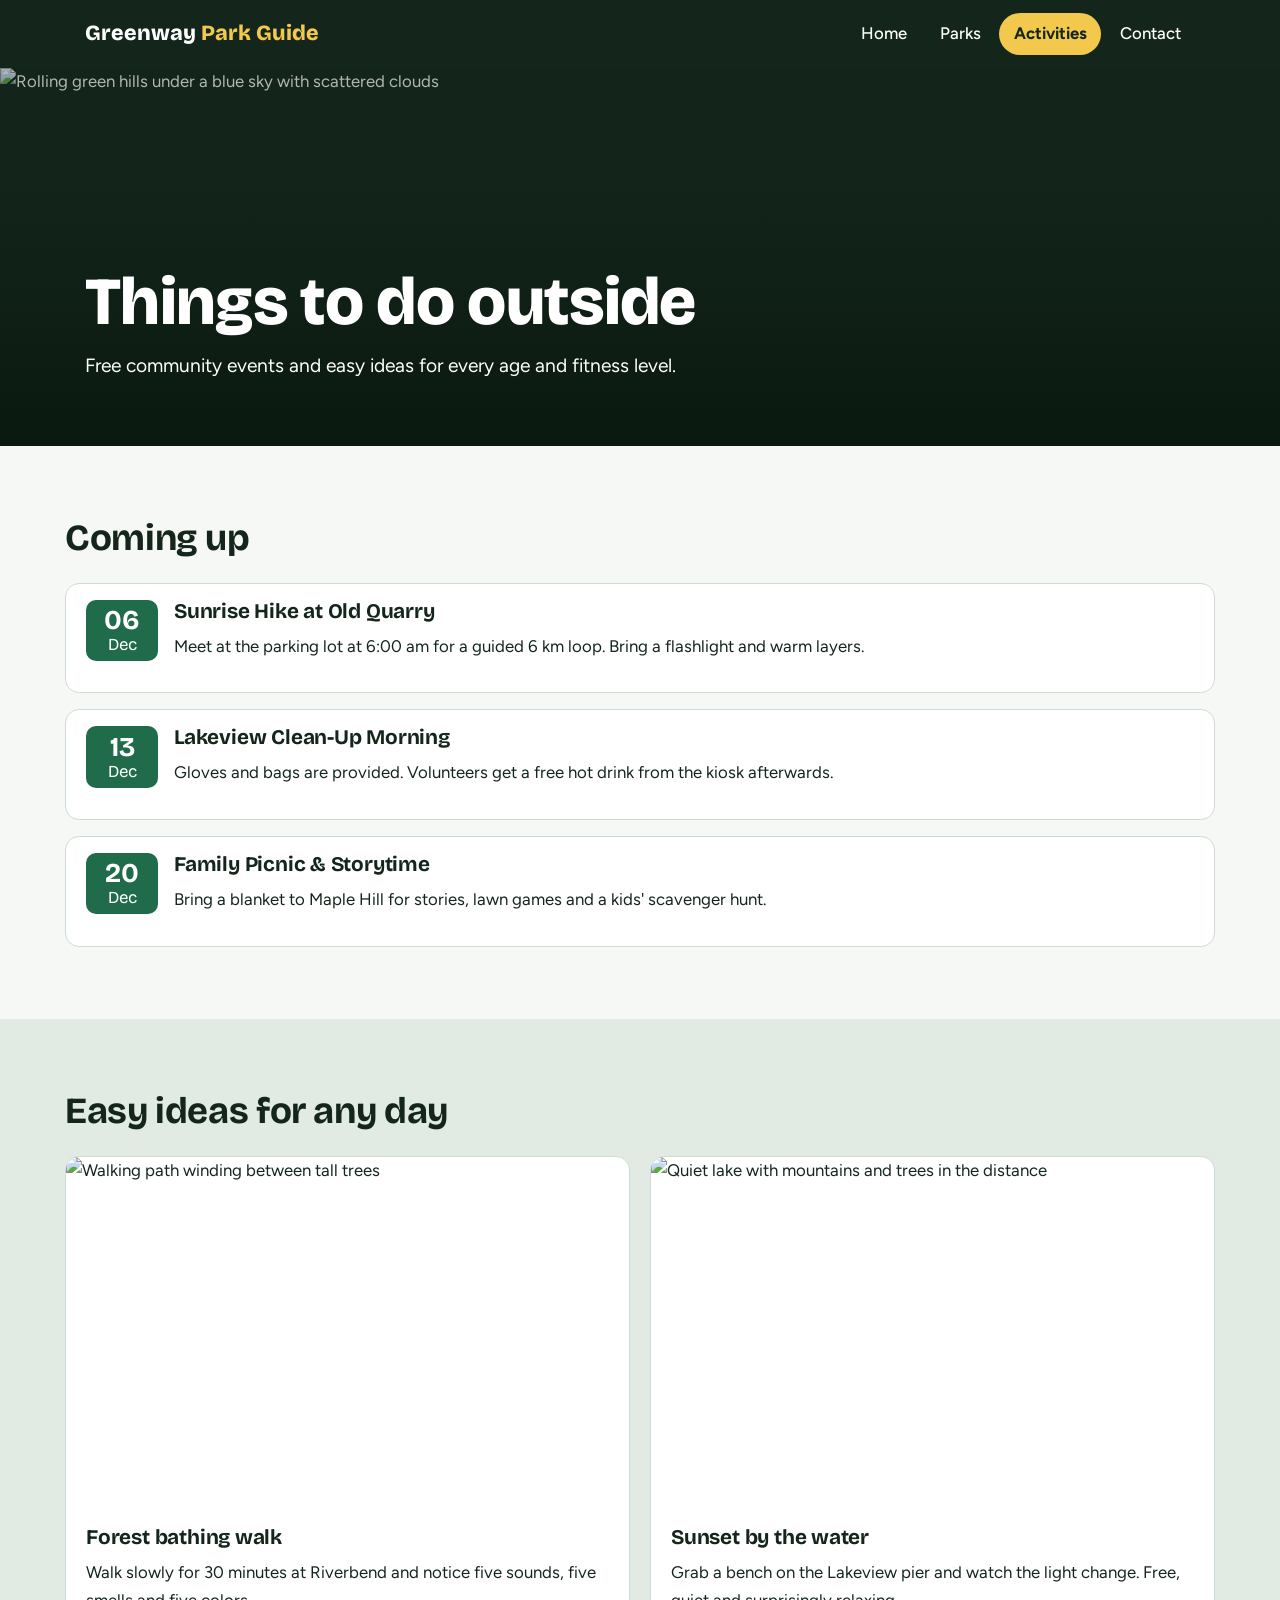
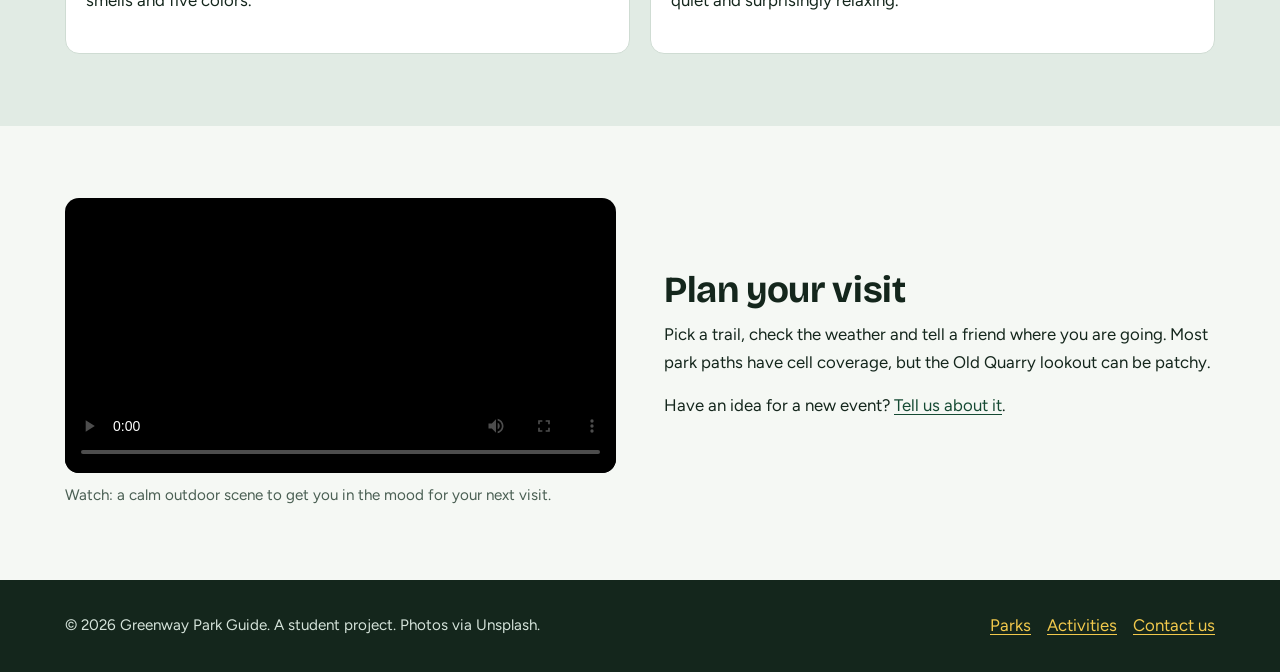
==== activities.html @ c10d069b "Add files via upload" ====
<!DOCTYPE html>
<html lang="en">
<head>
  <meta charset="UTF-8">
  <meta name="viewport" content="width=device-width, initial-scale=1">
  <meta name="description" content="Guided walks, clean-up days and family events in Greenway City parks.">
  <title>Activities | Greenway Park Guide</title>
  <link rel="stylesheet" href="style.css">
</head>
<body>
  <header class="site-header">
    <div class="header-inner">
      <a class="brand" href="index.html">Greenway <span>Park Guide</span></a>
      <nav class="main-nav" aria-label="Main navigation">
        <ul>
          <li><a href="index.html">Home</a></li>
          <li><a href="parks.html">Parks</a></li>
          <li><a href="activities.html" aria-current="page">Activities</a></li>
          <li><a href="contact.html">Contact</a></li>
        </ul>
      </nav>
    </div>
  </header>

  <main>
    <section class="hero page-hero" aria-labelledby="act-title">
      <img class="hero-bg" src="https://images.unsplash.com/photo-1472214103451-9374bd1c798e?auto=format&fit=crop&w=1600&q=75" alt="Rolling green hills under a blue sky with scattered clouds">
      <div class="hero-content">
        <h1 id="act-title">Things to do outside</h1>
        <p>Free community events and easy ideas for every age and fitness level.</p>
      </div>
    </section>

    <section class="section" aria-labelledby="events-title">
      <div class="section-inner">
        <h2 id="events-title">Coming up</h2>
        <ul class="event-list">
          <li>
            <div class="event-date"><strong>06</strong>Dec</div>
            <div>
              <h3>Sunrise Hike at Old Quarry</h3>
              <p>Meet at the parking lot at 6:00 am for a guided 6 km loop. Bring a flashlight and warm layers.</p>
            </div>
          </li>
          <li>
            <div class="event-date"><strong>13</strong>Dec</div>
            <div>
              <h3>Lakeview Clean-Up Morning</h3>
              <p>Gloves and bags are provided. Volunteers get a free hot drink from the kiosk afterwards.</p>
            </div>
          </li>
          <li>
            <div class="event-date"><strong>20</strong>Dec</div>
            <div>
              <h3>Family Picnic &amp; Storytime</h3>
              <p>Bring a blanket to Maple Hill for stories, lawn games and a kids' scavenger hunt.</p>
            </div>
          </li>
        </ul>
      </div>
    </section>

    <section class="section alt" aria-labelledby="ideas-title">
      <div class="section-inner">
        <h2 id="ideas-title">Easy ideas for any day</h2>
        <div class="card-grid">
          <article class="card">
            <img src="https://images.unsplash.com/photo-1441974231531-c6227db76b6e?auto=format&fit=crop&w=800&q=75" alt="Walking path winding between tall trees" loading="lazy">
            <div class="card-body">
              <h3>Forest bathing walk</h3>
              <p>Walk slowly for 30 minutes at Riverbend and notice five sounds, five smells and five colors.</p>
            </div>
          </article>
          <article class="card">
            <img src="https://images.unsplash.com/photo-1426604966848-d7adac402bff?auto=format&fit=crop&w=800&q=75" alt="Quiet lake with mountains and trees in the distance" loading="lazy">
            <div class="card-body">
              <h3>Sunset by the water</h3>
              <p>Grab a bench on the Lakeview pier and watch the light change. Free, quiet and surprisingly relaxing.</p>
            </div>
          </article>
        </div>
      </div>
    </section>

    <section class="section" aria-labelledby="watch-title">
      <div class="section-inner split">
        <figure>
          <video controls preload="metadata" poster="https://images.unsplash.com/photo-1501854140801-50d01698950b?auto=format&fit=crop&w=1000&q=75">
            <source src="https://www.w3schools.com/html/mov_bbb.mp4" type="video/mp4">
            Your browser does not support the video tag. <a href="https://www.w3schools.com/html/mov_bbb.mp4">Open the video in a new tab</a>.
          </video>
          <figcaption>Watch: a calm outdoor scene to get you in the mood for your next visit.</figcaption>
        </figure>
        <div>
          <h2 id="watch-title">Plan your visit</h2>
          <p>Pick a trail, check the weather and tell a friend where you are going. Most park paths have cell coverage, but the Old Quarry lookout can be patchy.</p>
          <p>Have an idea for a new event? <a href="contact.html">Tell us about it</a>.</p>
        </div>
      </div>
    </section>
  </main>

  <footer class="site-footer">
    <div class="footer-inner">
      <p>&copy; 2026 Greenway Park Guide. A student project. Photos via Unsplash.</p>
      <ul>
        <li><a href="parks.html">Parks</a></li>
        <li><a href="activities.html">Activities</a></li>
        <li><a href="contact.html">Contact us</a></li>
      </ul>
    </div>
  </footer>
</body>
</html>
---- style.css ----
/* Greenway City Park Guide - hand-written CSS, no frameworks */
@import url("https://fonts.googleapis.com/css2?family=Bricolage+Grotesque:opsz,wght@12..96,500;12..96,700;12..96,800&family=Figtree:wght@400;500;700&display=swap");

:root {
  --ink: #14261c;
  --canopy: #1f6b4a;
  --canopy-dark: #154a33;
  --pond: #2a7fa0;
  --sun: #f2c94c;
  --paper: #f5f8f4;
  --mist: #e1ebe4;
  --white: #ffffff;
  --muted: #4a5f53;
  --font-head: "Bricolage Grotesque", "Trebuchet MS", system-ui, sans-serif;
  --font-body: "Figtree", system-ui, -apple-system, "Segoe UI", sans-serif;
  --radius: 14px;
  --gap: 1.25rem;
}

*, *::before, *::after { box-sizing: border-box; }

html { scroll-behavior: smooth; }

body {
  margin: 0;
  font-family: var(--font-body);
  font-size: 1.05rem;
  line-height: 1.65;
  color: var(--ink);
  background: var(--paper);
}

img, video { max-width: 100%; display: block; }

h1, h2, h3 {
  font-family: var(--font-head);
  line-height: 1.12;
  margin: 0 0 .6rem;
  letter-spacing: -0.01em;
}
h1 { font-size: clamp(2.2rem, 7vw, 4.2rem); font-weight: 800; }
h2 { font-size: clamp(1.6rem, 4vw, 2.3rem); font-weight: 700; }
h3 { font-size: 1.3rem; font-weight: 700; }
p { margin: 0 0 1rem; max-width: 68ch; }

a { color: var(--canopy-dark); text-underline-offset: 3px; transition: color .2s; }
a:hover { color: var(--pond); }
a:focus-visible, button:focus-visible, input:focus-visible,
select:focus-visible, textarea:focus-visible, summary:focus-visible {
  outline: 3px solid var(--sun);
  outline-offset: 3px;
}

/* ---------- Header + nav (Flexbox) ---------- */
.site-header {
  background: var(--ink);
  color: var(--white);
  position: sticky;
  top: 0;
  z-index: 10;
}
.header-inner {
  display: flex;
  flex-direction: column;
  align-items: flex-start;
  gap: .5rem;
  max-width: 1150px;
  margin: 0 auto;
  padding: .8rem 1.25rem;
}
.brand {
  font-family: var(--font-head);
  font-weight: 800;
  font-size: 1.35rem;
  color: var(--white);
  text-decoration: none;
}
.brand span { color: var(--sun); }
.brand:hover { color: var(--sun); }

.main-nav ul {
  display: flex;
  flex-wrap: wrap;
  gap: .25rem;
  list-style: none;
  margin: 0;
  padding: 0;
}
.main-nav a {
  display: block;
  padding: .45rem .9rem;
  border-radius: 999px;
  color: var(--white);
  text-decoration: none;
  font-weight: 500;
  transition: background .2s, color .2s;
}
.main-nav a:hover { background: rgba(255,255,255,.16); color: var(--white); }
.main-nav a[aria-current="page"] { background: var(--sun); color: var(--ink); font-weight: 700; }

/* ---------- Hero ---------- */
.hero {
  position: relative;
  color: var(--white);
  background: var(--ink);
  min-height: 70vh;
  display: flex;
  align-items: flex-end;
}
.hero-bg {
  position: absolute;
  inset: 0;
  width: 100%;
  height: 100%;
  object-fit: cover;
  opacity: .75;
}
.hero::after {
  content: "";
  position: absolute;
  inset: 0;
  background: linear-gradient(to top, rgba(10,25,16,.92) 5%, rgba(10,25,16,.1) 70%);
}
.hero-content {
  position: relative;
  z-index: 1;
  max-width: 1150px;
  width: 100%;
  margin: 0 auto;
  padding: 3rem 1.25rem;
}
.hero-content p { font-size: 1.2rem; }
.page-hero { min-height: 38vh; }

.actions { display: flex; flex-wrap: wrap; gap: .75rem; margin-top: 1.25rem; }

/* ---------- Buttons ---------- */
.btn {
  display: inline-block;
  font: inherit;
  font-weight: 700;
  padding: .8rem 1.5rem;
  border-radius: 999px;
  border: 2px solid var(--sun);
  background: var(--sun);
  color: var(--ink);
  text-decoration: none;
  cursor: pointer;
  transition: background .2s, color .2s, transform .15s;
}
.btn:hover { background: var(--white); border-color: var(--white); color: var(--ink); transform: translateY(-2px); }
.btn-ghost { background: transparent; color: var(--white); border-color: var(--white); }
.btn-ghost:hover { background: var(--white); color: var(--ink); }

/* ---------- Layout helpers ---------- */
main { display: block; }
.section { padding: 3rem 1.25rem; }
.section-inner { max-width: 1150px; margin: 0 auto; }
.section.alt { background: var(--mist); }
.lead { font-size: 1.2rem; color: var(--muted); }

/* ---------- Grid: cards ---------- */
.card-grid {
  display: grid;
  grid-template-columns: 1fr;
  gap: var(--gap);
  margin-top: 1.5rem;
}
.card {
  background: var(--white);
  border-radius: var(--radius);
  overflow: hidden;
  border: 1px solid #cfdcd3;
  display: flex;
  flex-direction: column;
  transition: transform .2s, box-shadow .2s;
}
.card:hover { transform: translateY(-4px); box-shadow: 0 10px 24px rgba(20,38,28,.15); }
.card img { width: 100%; aspect-ratio: 16 / 10; object-fit: cover; }
.card-body { padding: 1.1rem 1.25rem 1.4rem; }
.tag {
  display: inline-block;
  font-size: .85rem;
  font-weight: 700;
  padding: .1rem .7rem;
  border-radius: 999px;
  background: var(--mist);
  color: var(--canopy-dark);
  margin: 0 .35rem .35rem 0;
}

/* ---------- Split layout (Flexbox) ---------- */
.split { display: flex; flex-direction: column; gap: 2rem; }
.split > * { flex: 1; }

/* ---------- Figures + media ---------- */
figure { margin: 0; }
figure img, figure video { border-radius: var(--radius); width: 100%; }
figcaption {
  font-size: .95rem;
  color: var(--muted);
  padding-top: .6rem;
}
video { background: #000; }

/* ---------- Facts list ---------- */
.facts { display: grid; grid-template-columns: 1fr 1fr; gap: 1rem; margin: 1.5rem 0 0; padding: 0; list-style: none; }
.facts li { background: var(--white); border-left: 6px solid var(--canopy); border-radius: 8px; padding: .8rem 1rem; }
.facts strong { display: block; font-family: var(--font-head); font-size: 1.6rem; color: var(--canopy-dark); }

/* ---------- Schedule table-like list ---------- */
.event-list { list-style: none; margin: 1.5rem 0 0; padding: 0; display: grid; gap: 1rem; }
.event-list li {
  display: flex;
  gap: 1rem;
  background: var(--white);
  border-radius: var(--radius);
  padding: 1rem 1.25rem;
  border: 1px solid #cfdcd3;
}
.event-date {
  flex: 0 0 4.5rem;
  text-align: center;
  background: var(--canopy);
  color: var(--white);
  border-radius: 10px;
  padding: .4rem;
  font-family: var(--font-head);
  line-height: 1.1;
  align-self: flex-start;
}
.event-date strong { display: block; font-size: 1.7rem; }

details { background: var(--white); border-radius: 10px; border: 1px solid #cfdcd3; padding: .8rem 1.1rem; margin-bottom: .75rem; }
summary { cursor: pointer; font-weight: 700; }
summary:hover { color: var(--pond); }

/* ---------- Form ---------- */
.form-wrap { background: var(--white); border-radius: var(--radius); padding: 1.5rem; border: 1px solid #cfdcd3; }
.form-field { display: flex; flex-direction: column; gap: .35rem; margin-bottom: 1.2rem; }
label { font-weight: 700; }
.req { color: #b3261e; }
input, select, textarea {
  font: inherit;
  width: 100%;
  padding: .75rem .9rem;
  border: 2px solid #9db3a5;
  border-radius: 10px;
  background: var(--white);
  color: var(--ink);
  transition: border-color .2s, box-shadow .2s;
}
input:hover, select:hover, textarea:hover { border-color: var(--canopy); }
input:focus, select:focus, textarea:focus { border-color: var(--pond); box-shadow: 0 0 0 3px rgba(42,127,160,.25); }
input:user-invalid, textarea:user-invalid { border-color: #b3261e; }
textarea { min-height: 9rem; resize: vertical; }
.hint { font-size: .9rem; color: var(--muted); }

/* ---------- Footer ---------- */
.site-footer { background: var(--ink); color: #d5e3da; padding: 2rem 1.25rem; }
.footer-inner {
  max-width: 1150px;
  margin: 0 auto;
  display: flex;
  flex-direction: column;
  gap: 1rem;
}
.site-footer a { color: var(--sun); }
.site-footer a:hover { color: var(--white); }
.site-footer ul { display: flex; flex-wrap: wrap; gap: 1rem; list-style: none; padding: 0; margin: 0; }
.site-footer p { margin: 0; font-size: .95rem; }

@media (prefers-reduced-motion: reduce) {
  * { transition: none !important; scroll-behavior: auto !important; }
}

/* ---------- Tablet ---------- */
@media (min-width: 640px) {
  .card-grid { grid-template-columns: repeat(2, 1fr); }
  .header-inner { flex-direction: row; justify-content: space-between; align-items: center; }
  .facts { grid-template-columns: repeat(4, 1fr); }
  .footer-inner { flex-direction: row; justify-content: space-between; align-items: center; }
}

/* ---------- Desktop ---------- */
@media (min-width: 960px) {
  .card-grid.three { grid-template-columns: repeat(3, 1fr); }
  .split { flex-direction: row; align-items: center; gap: 3rem; }
  .split.reverse { flex-direction: row-reverse; }
  .section { padding: 4.5rem 1.25rem; }
  .contact-layout { display: grid; grid-template-columns: 1.4fr 1fr; gap: 2.5rem; align-items: start; }
  .hero { min-height: 82vh; }
  .page-hero { min-height: 42vh; }
}
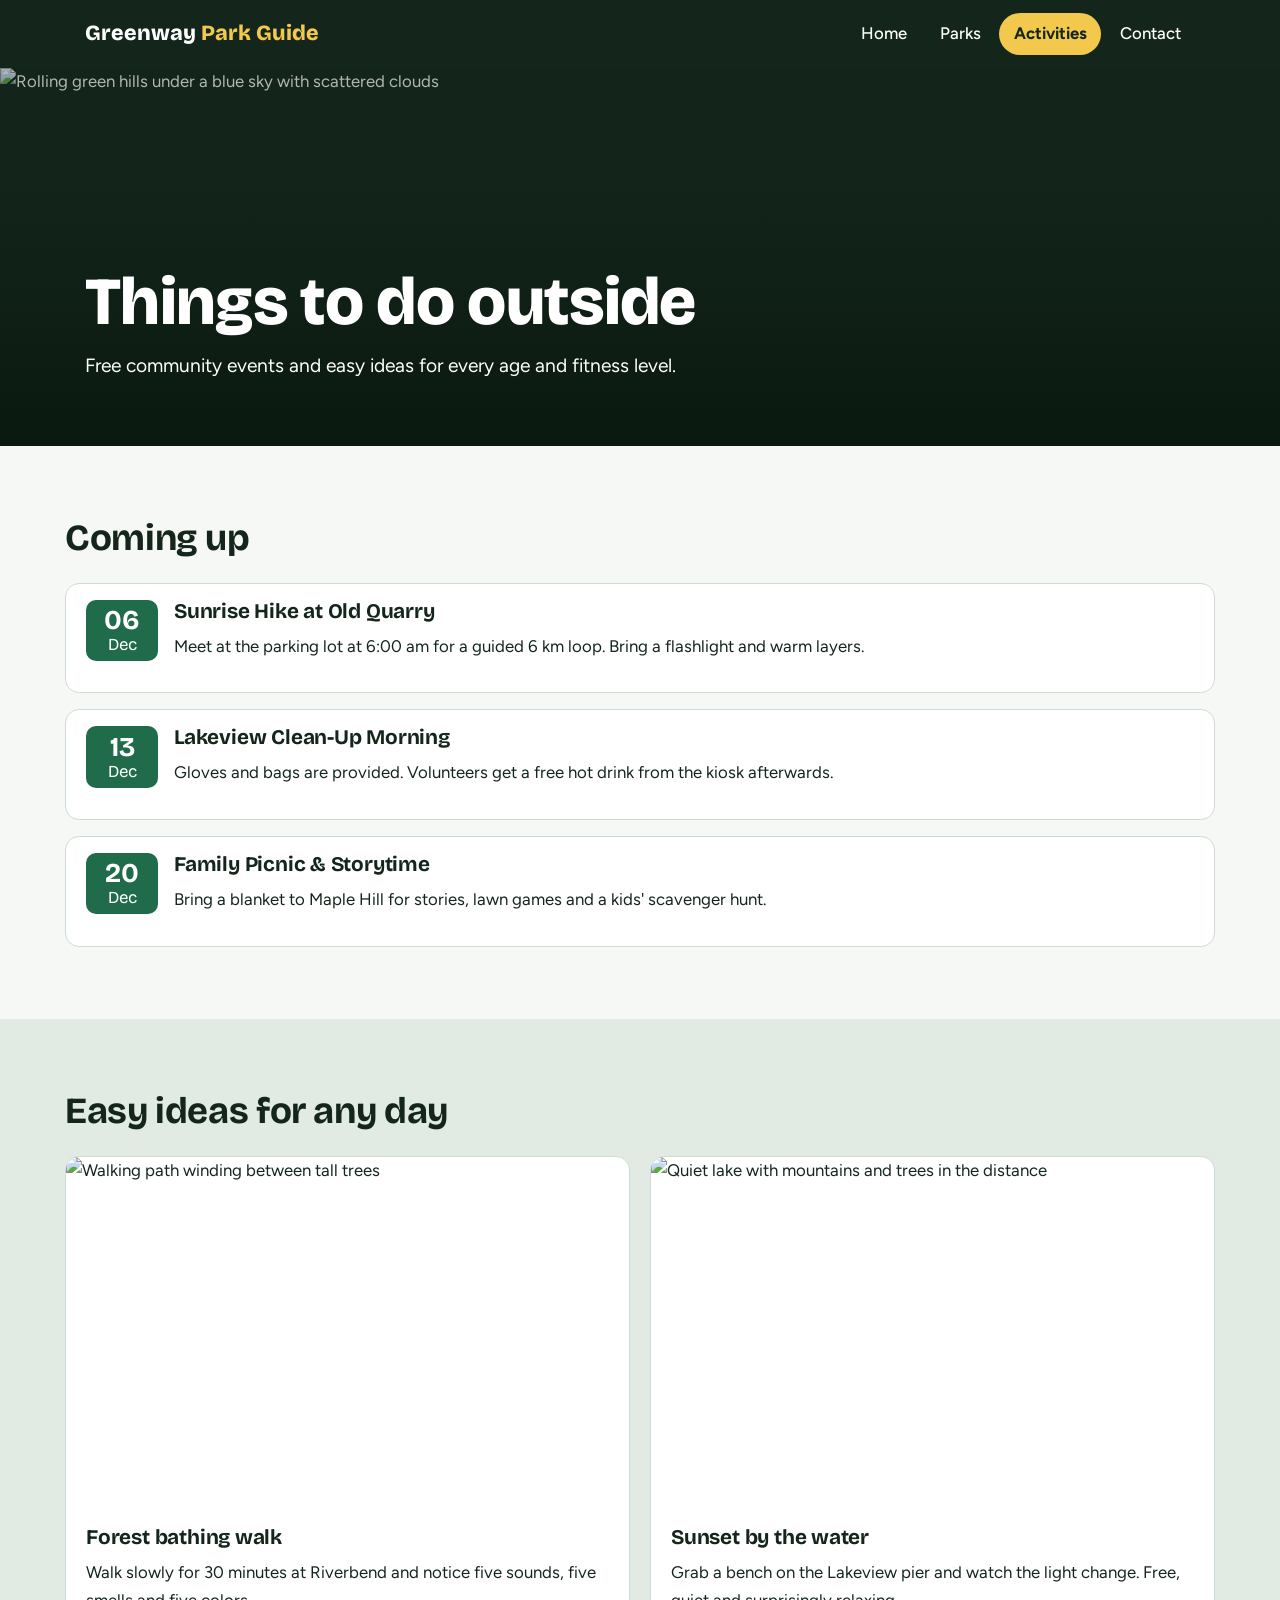
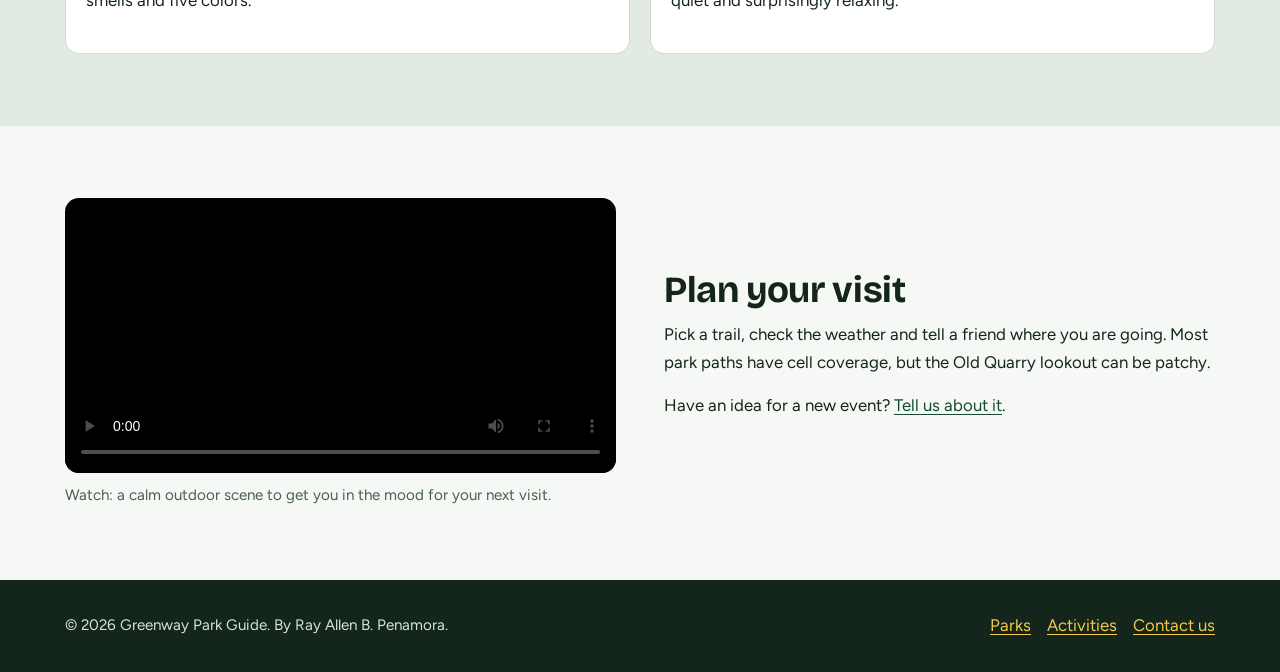
==== commit 39bbf164: "dione" ====
--- a/activities.html
+++ b/activities.html
@@ -102,7 +102,7 @@
 
   <footer class="site-footer">
     <div class="footer-inner">
-      <p>&copy; 2026 Greenway Park Guide. A student project. Photos via Unsplash.</p>
+        <p>&copy; 2026 Greenway Park Guide. By Ray Allen B. Penamora. </p>
       <ul>
         <li><a href="parks.html">Parks</a></li>
         <li><a href="activities.html">Activities</a></li>
